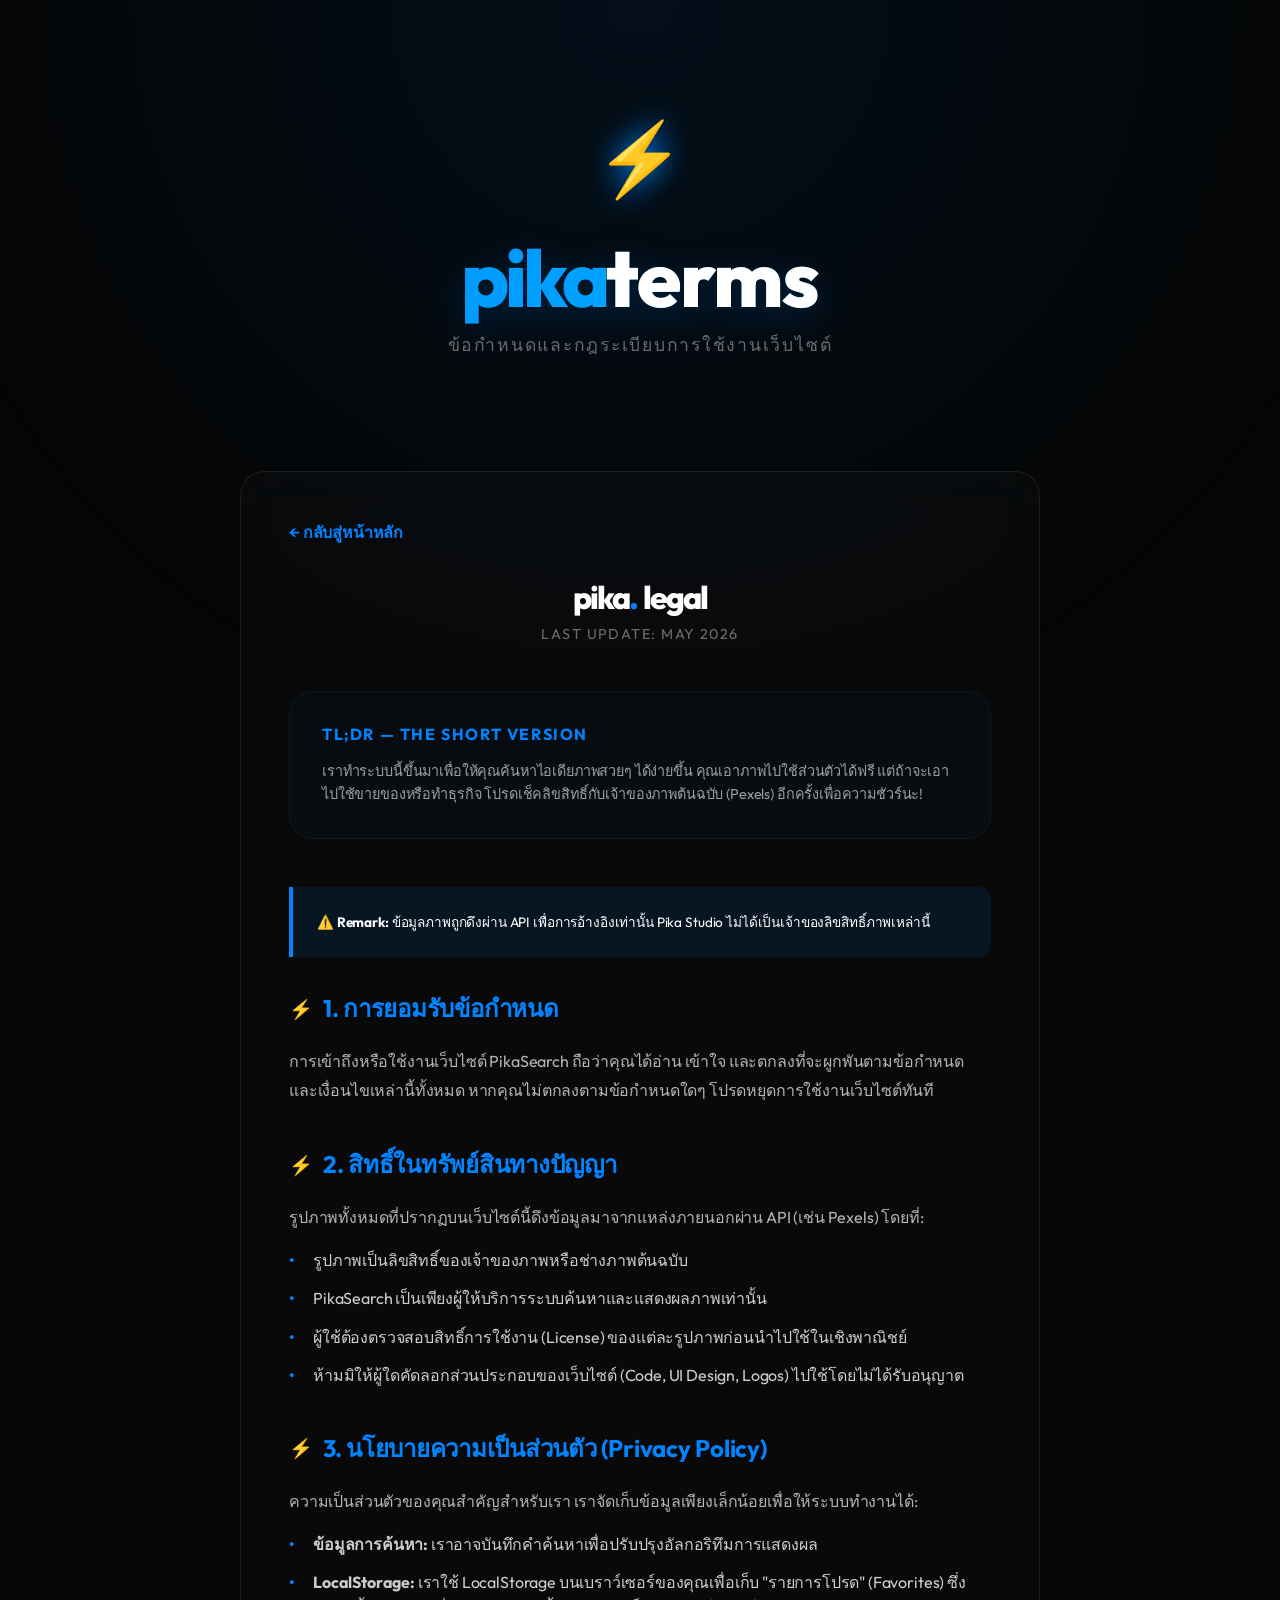
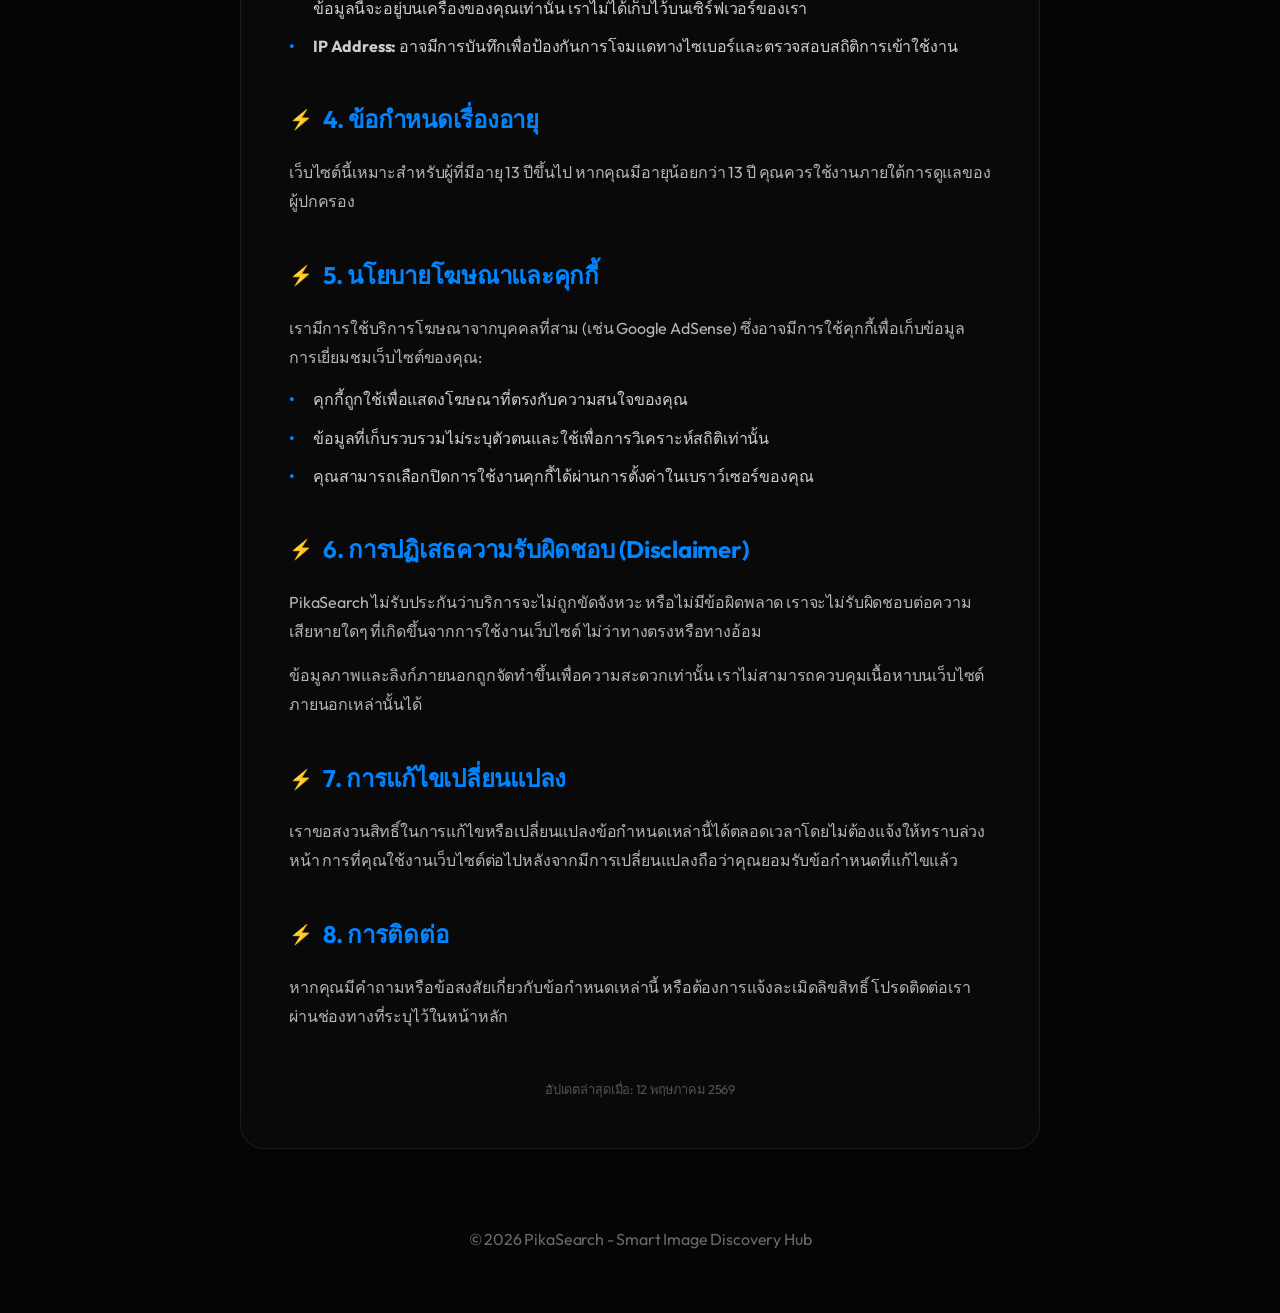
==== terms.html @ bad3dac0 "Add files via upload" ====
<!DOCTYPE html>
<html lang="th">
<head>
    <meta charset="UTF-8">
    <meta name="viewport" content="width=device-width, initial-scale=1.0">
    <title>ข้อกำหนดและเงื่อนไข | PikaSearch</title>
    <meta name="description" content="ข้อกำหนดและเงื่อนไขการใช้งานเว็บไซต์ PikaSearch และนโยบายความเป็นส่วนตัว">
    <link rel="stylesheet" href="style.css">
    <link rel="icon" type="image/png" href="favicon.png">
    <link rel="preconnect" href="https://fonts.googleapis.com">
    <link rel="preconnect" href="https://fonts.gstatic.com" crossorigin>
    <link href="https://fonts.googleapis.com/css2?family=Outfit:wght@300;400;600;800&display=swap" rel="stylesheet">
    <style>
        .terms-container {
            max-width: 800px;
            margin: 4rem auto;
            background: rgba(255, 255, 255, 0.02);
            border: 1px solid var(--glass-border);
            border-radius: 24px;
            padding: 3rem;
            backdrop-filter: blur(20px);
            animation: fadeInUp 0.8s ease-out;
        }

        .terms-header {
            margin-bottom: 3rem;
            text-align: center;
        }

        .terms-section {
            margin-bottom: 2.5rem;
        }

        .terms-section h2 {
            color: var(--pika-blue);
            font-size: 1.5rem;
            margin-bottom: 1.2rem;
            display: flex;
            align-items: center;
            gap: 10px;
        }

        .terms-section h2::before {
            content: '⚡';
            font-size: 1.2rem;
        }

        .terms-section p {
            color: rgba(255, 255, 255, 0.7);
            line-height: 1.8;
            margin-bottom: 1rem;
        }

        .terms-list {
            list-style: none;
            padding: 0;
        }

        .terms-list li {
            position: relative;
            padding-left: 1.5rem;
            margin-bottom: 0.8rem;
            color: rgba(255, 255, 255, 0.8);
            line-height: 1.6;
        }

        .terms-list li::before {
            content: '•';
            position: absolute;
            left: 0;
            color: var(--pika-blue);
            font-weight: bold;
        }

        .back-home {
            display: inline-flex;
            align-items: center;
            gap: 8px;
            color: var(--pika-blue);
            text-decoration: none;
            font-weight: 600;
            margin-bottom: 2rem;
            transition: var(--transition-smooth);
        }

        .back-home:hover {
            transform: translateX(-5px);
            color: white;
        }

        .highlight-box {
            background: rgba(0, 132, 255, 0.1);
            border-left: 4px solid var(--pika-blue);
            padding: 1.5rem;
            border-radius: 0 12px 12px 0;
            margin: 2rem 0;
        }

        .last-updated {
            text-align: center;
            font-size: 0.8rem;
            color: rgba(255, 255, 255, 0.3);
            margin-top: 3rem;
        }
    </style>
</head>
<body>
    <div class="container">
        <header>
            <div class="logo-container">
                <span class="logo-icon">⚡</span>
            </div>
            <h1>Pika<span style="-webkit-text-fill-color: white;">Terms</span></h1>
            <p class="subtitle">ข้อกำหนดและกฎระเบียบการใช้งานเว็บไซต์</p>
        </header>

        <main class="terms-container">
            <a href="index.html" class="back-home">← กลับสู่หน้าหลัก</a>

            <div class="terms-header">
                <div style="font-weight: 800; font-size: 2rem; margin-bottom: 0.5rem; letter-spacing: -2px;">pika<span style="color: var(--pika-blue);">.</span> legal</div>
                <p style="opacity: 0.4; font-size: 0.9rem; text-transform: uppercase; letter-spacing: 0.1em;">Last update: May 2026</p>
            </div>

            <div style="background: rgba(0, 132, 255, 0.03); border: 1px solid rgba(0, 132, 255, 0.1); padding: 2rem; border-radius: 24px; margin-bottom: 3rem;">
                <h3 style="color: var(--pika-blue); font-size: 1rem; margin-bottom: 1rem; text-transform: uppercase; letter-spacing: 0.1em;">tl;dr — the short version</h3>
                <p style="font-size: 0.9rem; color: rgba(255,255,255,0.6); line-height: 1.6;">เราทำระบบนี้ขึ้นมาเพื่อให้คุณค้นหาไอเดียภาพสวยๆ ได้ง่ายขึ้น คุณเอาภาพไปใช้ส่วนตัวได้ฟรี แต่ถ้าจะเอาไปใช้ขายของหรือทำธุรกิจ โปรดเช็คลิขสิทธิ์กับเจ้าของภาพต้นฉบับ (Pexels) อีกครั้งเพื่อความชัวร์นะ!</p>
            </div>

            <div class="highlight-box" style="margin-top: 0; font-size: 0.85rem;">
                <strong>⚠️ Remark:</strong> ข้อมูลภาพถูกดึงผ่าน API เพื่อการอ้างอิงเท่านั้น Pika Studio ไม่ได้เป็นเจ้าของลิขสิทธิ์ภาพเหล่านี้
            </div>

            <section class="terms-section">
                <h2>1. การยอมรับข้อกำหนด</h2>
                <p>การเข้าถึงหรือใช้งานเว็บไซต์ PikaSearch ถือว่าคุณได้อ่าน เข้าใจ และตกลงที่จะผูกพันตามข้อกำหนดและเงื่อนไขเหล่านี้ทั้งหมด หากคุณไม่ตกลงตามข้อกำหนดใดๆ โปรดหยุดการใช้งานเว็บไซต์ทันที</p>
            </section>

            <section class="terms-section">
                <h2>2. สิทธิ์ในทรัพย์สินทางปัญญา</h2>
                <p>รูปภาพทั้งหมดที่ปรากฏบนเว็บไซต์นี้ดึงข้อมูลมาจากแหล่งภายนอกผ่าน API (เช่น Pexels) โดยที่:</p>
                <ul class="terms-list">
                    <li>รูปภาพเป็นลิขสิทธิ์ของเจ้าของภาพหรือช่างภาพต้นฉบับ</li>
                    <li>PikaSearch เป็นเพียงผู้ให้บริการระบบค้นหาและแสดงผลภาพเท่านั้น</li>
                    <li>ผู้ใช้ต้องตรวจสอบสิทธิ์การใช้งาน (License) ของแต่ละรูปภาพก่อนนำไปใช้ในเชิงพาณิชย์</li>
                    <li>ห้ามมิให้ผู้ใดคัดลอกส่วนประกอบของเว็บไซต์ (Code, UI Design, Logos) ไปใช้โดยไม่ได้รับอนุญาต</li>
                </ul>
            </section>

            <section class="terms-section">
                <h2>3. นโยบายความเป็นส่วนตัว (Privacy Policy)</h2>
                <p>ความเป็นส่วนตัวของคุณสำคัญสำหรับเรา เราจัดเก็บข้อมูลเพียงเล็กน้อยเพื่อให้ระบบทำงานได้:</p>
                <ul class="terms-list">
                    <li><strong>ข้อมูลการค้นหา:</strong> เราอาจบันทึกคำค้นหาเพื่อปรับปรุงอัลกอริทึมการแสดงผล</li>
                    <li><strong>LocalStorage:</strong> เราใช้ LocalStorage บนเบราว์เซอร์ของคุณเพื่อเก็บ "รายการโปรด" (Favorites) ซึ่งข้อมูลนี้จะอยู่บนเครื่องของคุณเท่านั้น เราไม่ได้เก็บไว้บนเซิร์ฟเวอร์ของเรา</li>
                    <li><strong>IP Address:</strong> อาจมีการบันทึกเพื่อป้องกันการโจมแดทางไซเบอร์และตรวจสอบสถิติการเข้าใช้งาน</li>
                </ul>
            </section>

            <section class="terms-section">
                <h2>4. ข้อกำหนดเรื่องอายุ</h2>
                <p>เว็บไซต์นี้เหมาะสำหรับผู้ที่มีอายุ 13 ปีขึ้นไป หากคุณมีอายุน้อยกว่า 13 ปี คุณควรใช้งานภายใต้การดูแลของผู้ปกครอง</p>
            </section>

            <section class="terms-section">
                <h2>5. นโยบายโฆษณาและคุกกี้</h2>
                <p>เรามีการใช้บริการโฆษณาจากบุคคลที่สาม (เช่น Google AdSense) ซึ่งอาจมีการใช้คุกกี้เพื่อเก็บข้อมูลการเยี่ยมชมเว็บไซต์ของคุณ:</p>
                <ul class="terms-list">
                    <li>คุกกี้ถูกใช้เพื่อแสดงโฆษณาที่ตรงกับความสนใจของคุณ</li>
                    <li>ข้อมูลที่เก็บรวบรวมไม่ระบุตัวตนและใช้เพื่อการวิเคราะห์สถิติเท่านั้น</li>
                    <li>คุณสามารถเลือกปิดการใช้งานคุกกี้ได้ผ่านการตั้งค่าในเบราว์เซอร์ของคุณ</li>
                </ul>
            </section>

            <section class="terms-section">
                <h2>6. การปฏิเสธความรับผิดชอบ (Disclaimer)</h2>
                <p>PikaSearch ไม่รับประกันว่าบริการจะไม่ถูกขัดจังหวะ หรือไม่มีข้อผิดพลาด เราจะไม่รับผิดชอบต่อความเสียหายใดๆ ที่เกิดขึ้นจากการใช้งานเว็บไซต์ ไม่ว่าทางตรงหรือทางอ้อม</p>
                <p>ข้อมูลภาพและลิงก์ภายนอกถูกจัดทำขึ้นเพื่อความสะดวกเท่านั้น เราไม่สามารถควบคุมเนื้อหาบนเว็บไซต์ภายนอกเหล่านั้นได้</p>
            </section>

            <section class="terms-section">
                <h2>7. การแก้ไขเปลี่ยนแปลง</h2>
                <p>เราขอสงวนสิทธิ์ในการแก้ไขหรือเปลี่ยนแปลงข้อกำหนดเหล่านี้ได้ตลอดเวลาโดยไม่ต้องแจ้งให้ทราบล่วงหน้า การที่คุณใช้งานเว็บไซต์ต่อไปหลังจากมีการเปลี่ยนแปลงถือว่าคุณยอมรับข้อกำหนดที่แก้ไขแล้ว</p>
            </section>

            <section class="terms-section">
                <h2>8. การติดต่อ</h2>
                <p>หากคุณมีคำถามหรือข้อสงสัยเกี่ยวกับข้อกำหนดเหล่านี้ หรือต้องการแจ้งละเมิดลิขสิทธิ์ โปรดติดต่อเราผ่านช่องทางที่ระบุไว้ในหน้าหลัก</p>
            </section>

            <div class="last-updated">
                อัปเดตล่าสุดเมื่อ: 12 พฤษภาคม 2569
            </div>
        </main>

        <footer style="margin-top: 5rem; text-align: center; color: rgba(255,255,255,0.4); padding-bottom: 2rem;">
            <p>&copy; 2026 PikaSearch - Smart Image Discovery Hub</p>
        </footer>
    </div>
</body>
</html>
---- style.css ----
:root {
    --pika-blue: #0084ff;
    --pika-blue-light: #4db3ff;
    --pika-red: #FF1A1A;
    --pika-dark: #0A0A0A;
    --card-bg: rgba(255, 255, 255, 0.03);
    --transition-smooth: all 0.4s cubic-bezier(0.165, 0.84, 0.44, 1);
    --pika-black: #050505;
    --pika-gray: #111111;
    --pika-brown: #2c3e50;
    --white: #FFFFFF;
    --accent-glow: rgba(0, 132, 255, 0.4);
    --glass: rgba(255, 255, 255, 0.03);
    --glass-border: rgba(255, 255, 255, 0.08);
}

@keyframes fadeInUp {
    from {
        opacity: 0;
        transform: translateY(30px);
    }
    to {
        opacity: 1;
        transform: translateY(0);
    }
}

@keyframes glowPulse {
    0% { box-shadow: 0 0 5px rgba(0, 132, 255, 0.2); }
    50% { box-shadow: 0 0 20px rgba(0, 132, 255, 0.5); }
    100% { box-shadow: 0 0 5px rgba(0, 132, 255, 0.2); }
}

@keyframes lightningFlash {
    0%, 100% { opacity: 0; }
    10%, 12% { opacity: 1; }
    11% { opacity: 0.5; }
}

.fav-btn {
    position: absolute;
    top: 15px;
    left: 15px;
    width: 40px;
    height: 40px;
    border-radius: 50%;
    background: rgba(0, 0, 0, 0.3);
    backdrop-filter: blur(5px);
    border: 1px solid rgba(255, 255, 255, 0.1);
    color: white;
    font-size: 1.2rem;
    display: flex;
    align-items: center;
    justify-content: center;
    cursor: pointer;
    transition: var(--transition-smooth);
    z-index: 5;
    opacity: 0;
    transform: scale(0.8);
}

.wall-card:hover .fav-btn {
    opacity: 1;
    transform: scale(1);
}

.fav-btn.active {
    background: white;
    color: #ff3e3e;
    opacity: 1;
    transform: scale(1);
    border-color: white;
}

.filter-btn {
    padding: 0.6rem 1.2rem;
    background: rgba(255, 255, 255, 0.03);
    border: 1px solid rgba(255, 255, 255, 0.1);
    color: rgba(255, 255, 255, 0.5);
    border-radius: 12px;
    cursor: pointer;
    font-weight: 600;
    font-size: 0.85rem;
    transition: var(--transition-smooth);
}

.filter-btn.active {
    background: var(--pika-blue);
    color: var(--white);
    border-color: var(--pika-blue);
    box-shadow: 0 0 15px rgba(0, 132, 255, 0.3);
}

/* Custom Scrollbar */
::-webkit-scrollbar {
    width: 8px;
}

::-webkit-scrollbar-track {
    background: var(--pika-black);
}
::-webkit-scrollbar-thumb {
    background: var(--pika-blue);
    border-radius: 10px;
}
::-webkit-scrollbar-thumb:hover {
    background: #0056b3;
}

* {
    margin: 0;
    padding: 0;
    box-sizing: border-box;
    font-family: 'Outfit', sans-serif;
    letter-spacing: -0.01em;
}

body {
    background-color: var(--pika-black);
    color: var(--white);
    min-height: 100vh;
    overflow-x: hidden;
    /* Adding a subtle grain texture for a more organic feel */
    background-image: 
        radial-gradient(circle at 50% 0%, rgba(0, 132, 255, 0.12) 0%, transparent 70%),
        url("data:image/svg+xml,%3Csvg viewBox='0 0 200 200' xmlns='http://www.w3.org/2000/svg'%3仿真%3Cfilter id='noiseFilter'%3E%3CfeTurbulence type='fractalNoise' baseFrequency='0.65' numOctaves='3' stitchTiles='stitch'/%3E%3C/filter%3E%3Crect width='100%25' height='100%25' filter='url(%23noiseFilter)'/%3E%3C/svg%3E");
    background-blend-mode: overlay;
}

body::before {
    content: '';
    position: fixed;
    top: 0;
    left: 0;
    width: 100%;
    height: 100%;
    background: radial-gradient(circle at 50% 0%, rgba(0, 132, 255, 0.08) 0%, transparent 70%);
    pointer-events: none;
    z-index: -1;
}

.container {
    max-width: 1300px;
    margin: 0 auto;
    padding: 2rem;
}

header {
    text-align: center;
    padding: 5rem 0 3rem;
}

.logo-container {
    display: inline-block;
    position: relative;
    margin-bottom: 1.5rem;
}

.logo-icon {
    font-size: 4.5rem;
    display: inline-block;
    animation: bounce 2s infinite;
    text-shadow: 0 0 30px var(--pika-blue);
}

h1 {
    font-size: 5rem;
    font-weight: 800;
    text-transform: lowercase;
    letter-spacing: -4px;
    margin-bottom: 0.2rem;
    background: linear-gradient(135deg, var(--pika-blue), #00c2ff);
    -webkit-background-clip: text;
    -webkit-text-fill-color: transparent;
    filter: drop-shadow(0 10px 20px rgba(0, 132, 255, 0.2));
}

.subtitle {
    font-size: 1.1rem;
    color: rgba(255, 255, 255, 0.4);
    font-weight: 400;
    letter-spacing: 0.1em;
    text-transform: uppercase;
}

/* Search Box */
.search-section {
    display: flex;
    justify-content: center;
    margin-bottom: 3rem;
}

.search-box {
    position: relative;
    width: 100%;
    max-width: 700px;
}

.search-box input {
    width: 100%;
    padding: 1.5rem 2.5rem;
    padding-right: 5rem;
    border-radius: 100px;
    border: 1px solid var(--glass-border);
    background: var(--glass);
    backdrop-filter: blur(20px);
    color: white;
    font-size: 1.2rem;
    transition: all 0.4s cubic-bezier(0.4, 0, 0.2, 1);
    box-shadow: 0 10px 30px rgba(0,0,0,0.3);
}

.search-box input:focus {
    outline: none;
    border-color: var(--pika-blue);
    background: rgba(255, 255, 255, 0.06);
    box-shadow: 0 0 40px rgba(0, 132, 255, 0.15);
}

.search-btn {
    position: absolute;
    right: 12px;
    top: 50%;
    transform: translateY(-50%);
    background: var(--pika-yellow);
    border: none;
    width: 50px;
    height: 50px;
    border-radius: 50%;
    cursor: pointer;
    display: flex;
    align-items: center;
    justify-content: center;
    transition: all 0.3s;
    box-shadow: 0 5px 15px rgba(0, 132, 255, 0.3);
}

.search-btn:hover {
    transform: translateY(-50%) scale(1.1) rotate(15deg);
    background: var(--white);
}

/* Categories */
.categories {
    display: flex;
    justify-content: center;
    gap: 0.8rem;
    margin-bottom: 4rem;
    flex-wrap: wrap;
}

.cat-chip {
    padding: 0.8rem 1.8rem;
    background: rgba(255, 255, 255, 0.05);
    border-radius: 50px;
    font-weight: 600;
    cursor: pointer;
    transition: var(--transition-smooth);
    border: 1px solid transparent;
    white-space: nowrap;
    animation: fadeInUp 0.5s ease-out backwards;
}

.cat-chip:nth-child(1) { animation-delay: 0.1s; }
.cat-chip:nth-child(2) { animation-delay: 0.2s; }
.cat-chip:nth-child(3) { animation-delay: 0.3s; }
.cat-chip:nth-child(4) { animation-delay: 0.4s; }
.cat-chip:nth-child(5) { animation-delay: 0.5s; }

.cat-chip:hover {
    background: rgba(255,255,255,0.1);
    color: var(--white);
}

.cat-chip.active {
    background: var(--pika-blue);
    color: var(--white);
    border-color: var(--pika-blue);
    font-weight: 700;
    box-shadow: 0 0 20px rgba(0, 132, 255, 0.3);
}

.filter-btn {
    padding: 0.6rem 1.2rem;
    background: rgba(255, 255, 255, 0.03);
    border: 1px solid rgba(255, 255, 255, 0.1);
    color: rgba(255, 255, 255, 0.5);
    border-radius: 12px;
    cursor: pointer;
    font-weight: 600;
    font-size: 0.85rem;
    transition: var(--transition-smooth);
}

.filter-btn.active {
    background: var(--pika-blue);
    color: var(--white);
    border-color: var(--pika-blue);
    box-shadow: 0 0 15px rgba(0, 132, 255, 0.3);
}

/* Wallpaper Grid */
.wallpaper-grid {
    display: grid;
    grid-template-columns: repeat(auto-fill, minmax(320px, 1fr));
    gap: 2.5rem;
}

.wall-card {
    position: relative;
    border-radius: 28px;
    overflow: hidden;
    background: var(--card-bg);
    aspect-ratio: 4/5;
    cursor: zoom-in;
    border: 1px solid rgba(255,255,255,0.03);
    transition: transform 0.5s cubic-bezier(0.2, 1, 0.3, 1), box-shadow 0.5s ease;
    animation: fadeInUp 1s ease-out backwards;
}

.wall-card::after {
    content: '';
    position: absolute;
    inset: 0;
    background: linear-gradient(0deg, rgba(0,0,0,0.4) 0%, transparent 40%);
    opacity: 0;
    transition: opacity 0.3s;
}

.wall-card:hover::after {
    opacity: 1;
}

.wall-card:hover {
    transform: translateY(-10px) scale(1.02);
    border-color: var(--pika-blue);
    box-shadow: 0 15px 30px rgba(0,0,0,0.5), 0 0 20px rgba(0, 132, 255, 0.2);
    z-index: 10;
}

.wall-card img {
    width: 100%;
    height: 100%;
    object-fit: cover;
    transition: transform 0.6s cubic-bezier(0.165, 0.84, 0.44, 1);
}

.wall-card:hover img {
    transform: scale(1.1);
}

.fav-btn {
    position: absolute;
    top: 15px;
    left: 15px;
    width: 40px;
    height: 40px;
    border-radius: 50%;
    background: rgba(0, 0, 0, 0.3);
    backdrop-filter: blur(5px);
    border: 1px solid rgba(255, 255, 255, 0.1);
    color: white;
    font-size: 1.2rem;
    display: flex;
    align-items: center;
    justify-content: center;
    cursor: pointer;
    transition: var(--transition-smooth);
    z-index: 5;
    opacity: 0;
    transform: scale(0.8);
}

.wall-card:hover .fav-btn {
    opacity: 1;
    transform: scale(1);
}

.fav-btn.active {
    background: white;
    color: #ff3e3e;
    opacity: 1;
    transform: scale(1);
    border-color: white;
}

.fav-btn:hover {
    transform: scale(1.1) !important;
}

.source-tag {
    position: absolute;
    top: 15px;
    right: 15px;
    background: rgba(0, 0, 0, 0.7);
    backdrop-filter: blur(10px);
    color: white;
    padding: 0.4rem 1rem;
    border-radius: 50px;
    font-size: 0.75rem;
    font-weight: 700;
    z-index: 100;
    border: 1px solid rgba(255, 255, 255, 0.2);
    text-decoration: none;
    transition: all 0.3s;
    box-shadow: 0 4px 15px rgba(0,0,0,0.2);
}

.source-tag:hover {
    background: var(--pika-blue);
    color: var(--white);
    transform: scale(1.1);
}


.wall-info {
    position: absolute;
    bottom: 0;
    left: 0;
    right: 0;
    padding: 2rem 1.5rem 1.5rem;
    background: linear-gradient(transparent, rgba(0,0,0,0.9));
    transform: translateY(100%);
    transition: var(--transition-smooth);
    display: flex;
    flex-direction: column;
    gap: 1rem;
}

.wall-card:hover .wall-info {
    transform: translateY(0);
}

.download-btn {
    background: var(--pika-red);
    color: white;
    border: none;
    padding: 0.6rem 1.2rem;
    border-radius: 12px;
    font-weight: 700;
    font-size: 0.8rem;
    cursor: pointer;
    transition: all 0.3s;
}

.download-btn:hover {
    background: white;
    color: var(--pika-red);
    transform: scale(1.05);
}

/* Skeleton */
.skeleton {
    background: linear-gradient(90deg, #121212 25%, #1e1e1e 50%, #121212 75%);
    background-size: 200% 100%;
    animation: loading 1.5s infinite;
}

@keyframes loading {
    0% { background-position: 200% 0; }
    100% { background-position: -200% 0; }
}

/* Modal */
.modal {
    position: fixed;
    top: 0;
    left: 0;
    width: 100%;
    height: 100%;
    background: rgba(0,0,0,0.95);
    display: none;
    z-index: 2000;
    padding: 2rem;
    backdrop-filter: blur(10px);
}

.modal-inner {
    position: relative;
    width: 100%;
    height: 100%;
    display: flex;
    justify-content: center;
    align-items: center;
}

.modal-image-frame {
    background: rgba(255, 255, 255, 0.03);
    padding: 20px;
    border-radius: 32px;
    border: 1px solid rgba(255, 255, 255, 0.05);
    backdrop-filter: blur(20px);
    box-shadow: 0 30px 60px rgba(0, 0, 0, 0.5);
    max-width: 90%;
    max-height: 85vh;
    display: flex;
    align-items: center;
    justify-content: center;
    transition: transform 0.1s ease-out;
}

.modal-content {
    display: block;
    max-width: 100%;
    max-height: calc(85vh - 40px);
    border-radius: 18px;
    box-shadow: 0 10px 30px rgba(0,0,0,0.3);
}

.close-modal {
    position: absolute;
    top: -10px;
    right: 20px;
    font-size: 3rem;
    color: white;
    cursor: pointer;
    z-index: 2100;
    transition: 0.3s;
}

.close-modal:hover {
    color: var(--pika-yellow);
    transform: rotate(90deg);
}

.modal-actions-overlay {
    position: absolute;
    bottom: 40px;
    right: 40px;
    z-index: 100;
}

.download-btn-large {
    background: linear-gradient(135deg, var(--pika-blue), #00c2ff);
    color: var(--white);
    text-decoration: none;
    padding: 0.8rem 2rem;
    border-radius: 100px;
    font-weight: 800;
    font-size: 1rem;
    letter-spacing: 0.1em;
    text-transform: uppercase;
    box-shadow: 0 10px 30px rgba(0, 132, 255, 0.4);
    transition: all 0.4s cubic-bezier(0.175, 0.885, 0.32, 1.275);
    display: inline-flex;
    align-items: center;
    justify-content: center;
    gap: 12px;
    border: 1px solid rgba(255,255,255,0.1);
}

.download-btn-large:hover {
    transform: translateY(-5px) scale(1.05);
    box-shadow: 0 20px 50px rgba(0, 132, 255, 0.6);
    background: linear-gradient(135deg, #00c2ff, var(--pika-blue));
}

.download-btn-large svg {
    transition: transform 0.3s ease;
}

.download-btn-large:hover svg {
    transform: translateY(3px);
}

@keyframes bounce {
    0%, 100% { transform: translateY(0) scale(1); }
    50% { transform: translateY(-20px) scale(1.1); }
}

@media (max-width: 768px) {
    h1 { font-size: 2.8rem; }
    .container { padding: 1rem; }
    .wallpaper-grid { grid-template-columns: 1fr; }
}

/* Pagination Styles */
.page-btn {
    padding: 0.6rem 1rem;
    background: transparent;
    border: 1px solid transparent;
    color: rgba(255, 255, 255, 0.5);
    border-radius: 14px;
    cursor: pointer;
    font-weight: 600;
    transition: all 0.3s cubic-bezier(0.4, 0, 0.2, 1);
    min-width: 42px;
    display: flex;
    align-items: center;
    justify-content: center;
    font-size: 0.9rem;
}

.page-btn:hover {
    color: white;
    background: rgba(255, 255, 255, 0.05);
}

.page-btn.active {
    background: var(--pika-blue);
    color: white;
    box-shadow: 0 8px 20px rgba(0, 132, 255, 0.4);
}

.page-btn.disabled {
    opacity: 0.2;
    cursor: not-allowed;
    pointer-events: none;
}

/* Cookie Banner */
.cookie-banner {
    position: fixed;
    bottom: -100px;
    left: 20px;
    right: 20px;
    background: rgba(10, 10, 10, 0.8);
    backdrop-filter: blur(20px);
    border: 1px solid rgba(255, 255, 255, 0.05);
    border-radius: 24px;
    padding: 1.5rem;
    z-index: 9999;
    box-shadow: 0 20px 50px rgba(0, 0, 0, 0.5);
    transition: transform 0.6s cubic-bezier(0.19, 1, 0.22, 1);
}

.cookie-banner.show {
    transform: translateY(-120px);
}

.cookie-content {
    max-width: 1200px;
    margin: 0 auto;
    display: flex;
    align-items: center;
    gap: 1.5rem;
    flex-wrap: wrap;
}

.cookie-icon {
    font-size: 1.5rem;
}

.cookie-content p {
    flex: 1;
    font-size: 0.9rem;
    color: rgba(255, 255, 255, 0.7);
    line-height: 1.5;
}

.cookie-content a {
    color: var(--pika-blue);
    text-decoration: none;
    font-weight: 600;
}

.cookie-actions {
    display: flex;
    gap: 1rem;
}

.cookie-btn {
    padding: 0.6rem 1.2rem;
    border-radius: 12px;
    font-weight: 600;
    cursor: pointer;
    transition: 0.3s;
    font-size: 0.85rem;
}

.cookie-btn.primary {
    background: var(--pika-blue);
    color: white;
    border: none;
}

.cookie-btn.secondary {
    background: transparent;
    color: white;
    border: 1px solid rgba(255, 255, 255, 0.1);
}

.cookie-btn:hover {
    transform: translateY(-2px);
    filter: brightness(1.2);
}

@media (max-width: 768px) {
    .cookie-banner {
        bottom: 10px;
        left: 10px;
        right: 10px;
        border-radius: 20px;
        padding: 1rem;
    }
    .cookie-banner.show {
        transform: translateY(0);
    }
    .cookie-content {
        flex-direction: column;
        text-align: center;
        gap: 1rem;
    }
    .cookie-actions {
        width: 100%;
        justify-content: center;
    }
}

/* Extra Premium Polish */
.cat-chip.active {
    box-shadow: 0 0 25px rgba(0, 132, 255, 0.4);
    border-color: rgba(0, 132, 255, 0.5);
    background: rgba(0, 132, 255, 0.1);
}

.search-box input:focus {
    box-shadow: 0 0 40px rgba(0, 132, 255, 0.15);
}

.modal-image-frame {
    animation: frameZoomIn 0.6s cubic-bezier(0.19, 1, 0.22, 1);
}

@keyframes frameZoomIn {
    from { opacity: 0; transform: scale(0.9); }
    to { opacity: 1; transform: scale(1); }
}

.download-btn-large {
    text-shadow: 0 2px 10px rgba(0,0,0,0.2);
}

/* Custom Selection Color */
::selection {
    background: var(--pika-blue);
    color: white;
}
/* Back to Top */
.back-to-top {
    position: fixed;
    bottom: 30px;
    right: 30px;
    width: 50px;
    height: 50px;
    background: rgba(0, 132, 255, 0.1);
    backdrop-filter: blur(10px);
    border: 1px solid rgba(0, 132, 255, 0.2);
    color: var(--pika-blue);
    border-radius: 50%;
    cursor: pointer;
    display: none;
    align-items: center;
    justify-content: center;
    z-index: 1000;
    transition: all 0.3s cubic-bezier(0.175, 0.885, 0.32, 1.275);
    box-shadow: 0 10px 20px rgba(0,0,0,0.3);
}

.back-to-top.show {
    display: flex;
    animation: fadeInUp 0.5s ease-out;
}

.back-to-top:hover {
    background: var(--pika-blue);
    color: white;
    transform: translateY(-5px);
    box-shadow: 0 15px 30px rgba(0, 132, 255, 0.4);
}
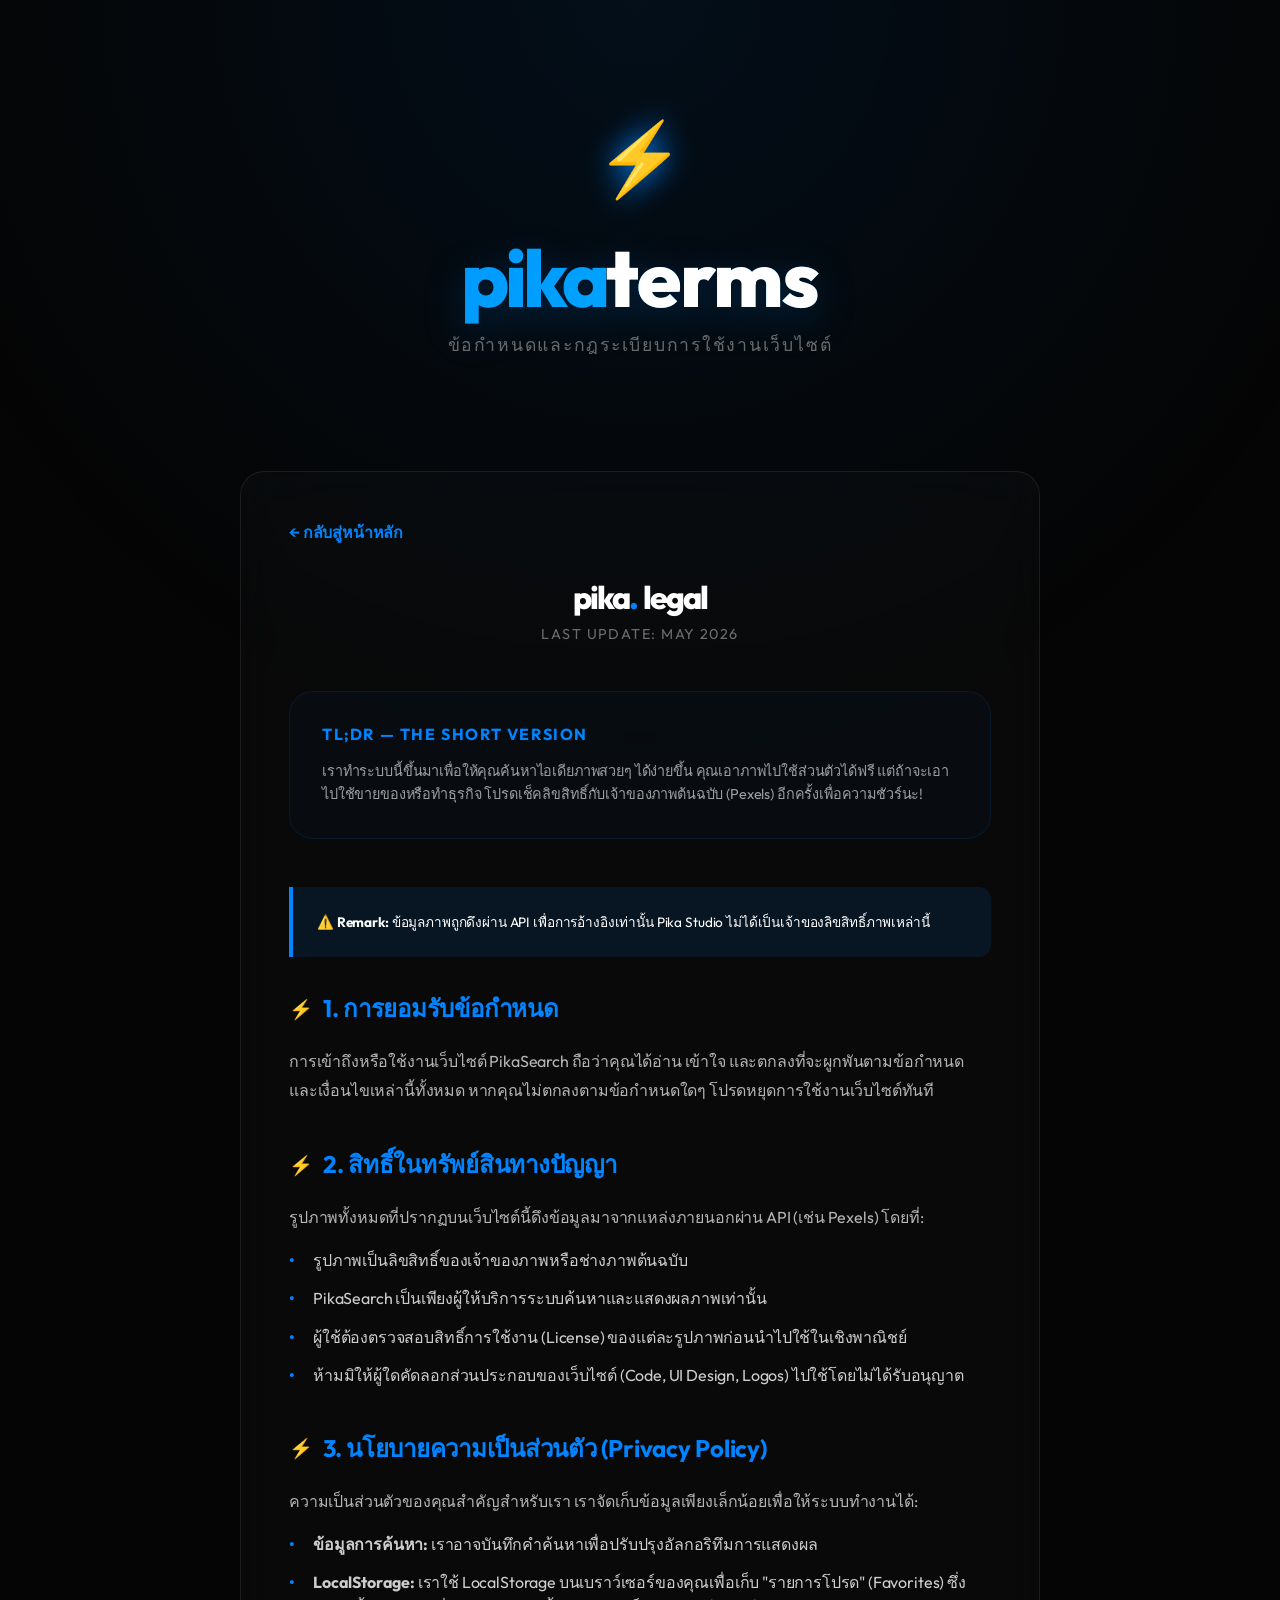
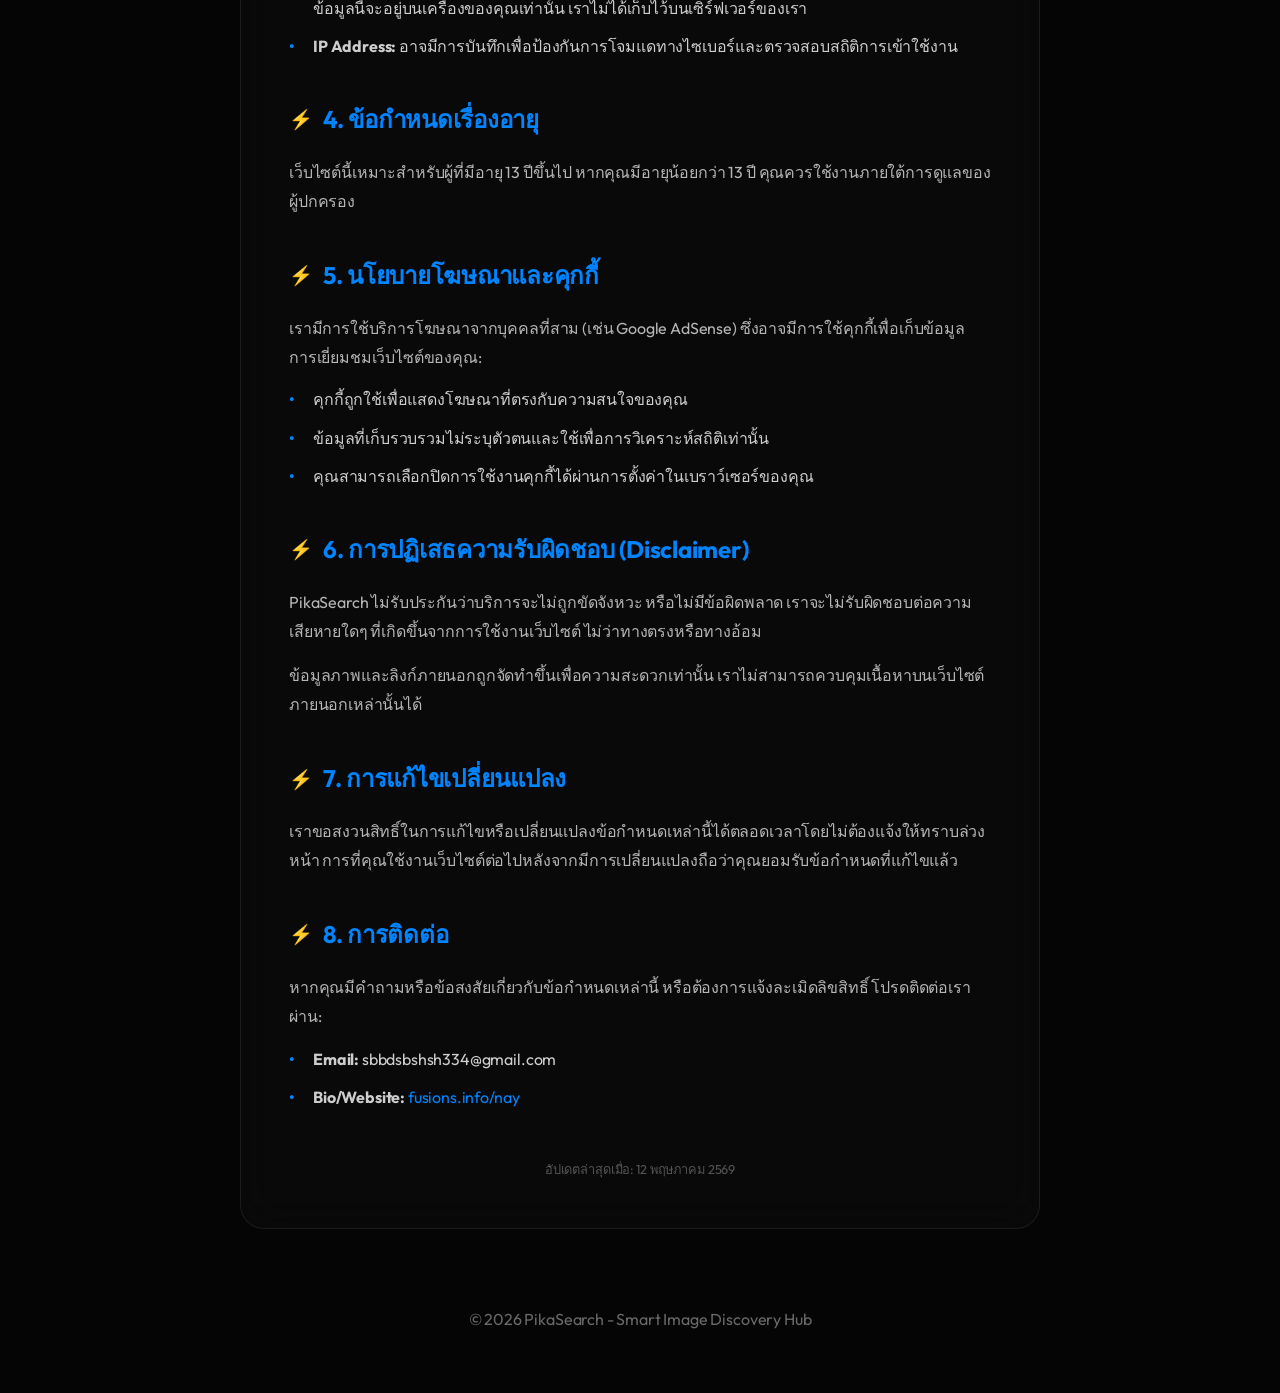
==== commit 5b2191e6: "Add files via upload" ====
--- a/terms.html
+++ b/terms.html
@@ -185,7 +185,11 @@
 
             <section class="terms-section">
                 <h2>8. การติดต่อ</h2>
-                <p>หากคุณมีคำถามหรือข้อสงสัยเกี่ยวกับข้อกำหนดเหล่านี้ หรือต้องการแจ้งละเมิดลิขสิทธิ์ โปรดติดต่อเราผ่านช่องทางที่ระบุไว้ในหน้าหลัก</p>
+                <p>หากคุณมีคำถามหรือข้อสงสัยเกี่ยวกับข้อกำหนดเหล่านี้ หรือต้องการแจ้งละเมิดลิขสิทธิ์ โปรดติดต่อเราผ่าน:</p>
+                <ul class="terms-list">
+                    <li><strong>Email:</strong> sbbdsbshsh334@gmail.com</li>
+                    <li><strong>Bio/Website:</strong> <a href="https://fusions.info/nay" style="color: var(--pika-blue); text-decoration: none;">fusions.info/nay</a></li>
+                </ul>
             </section>
 
             <div class="last-updated">
